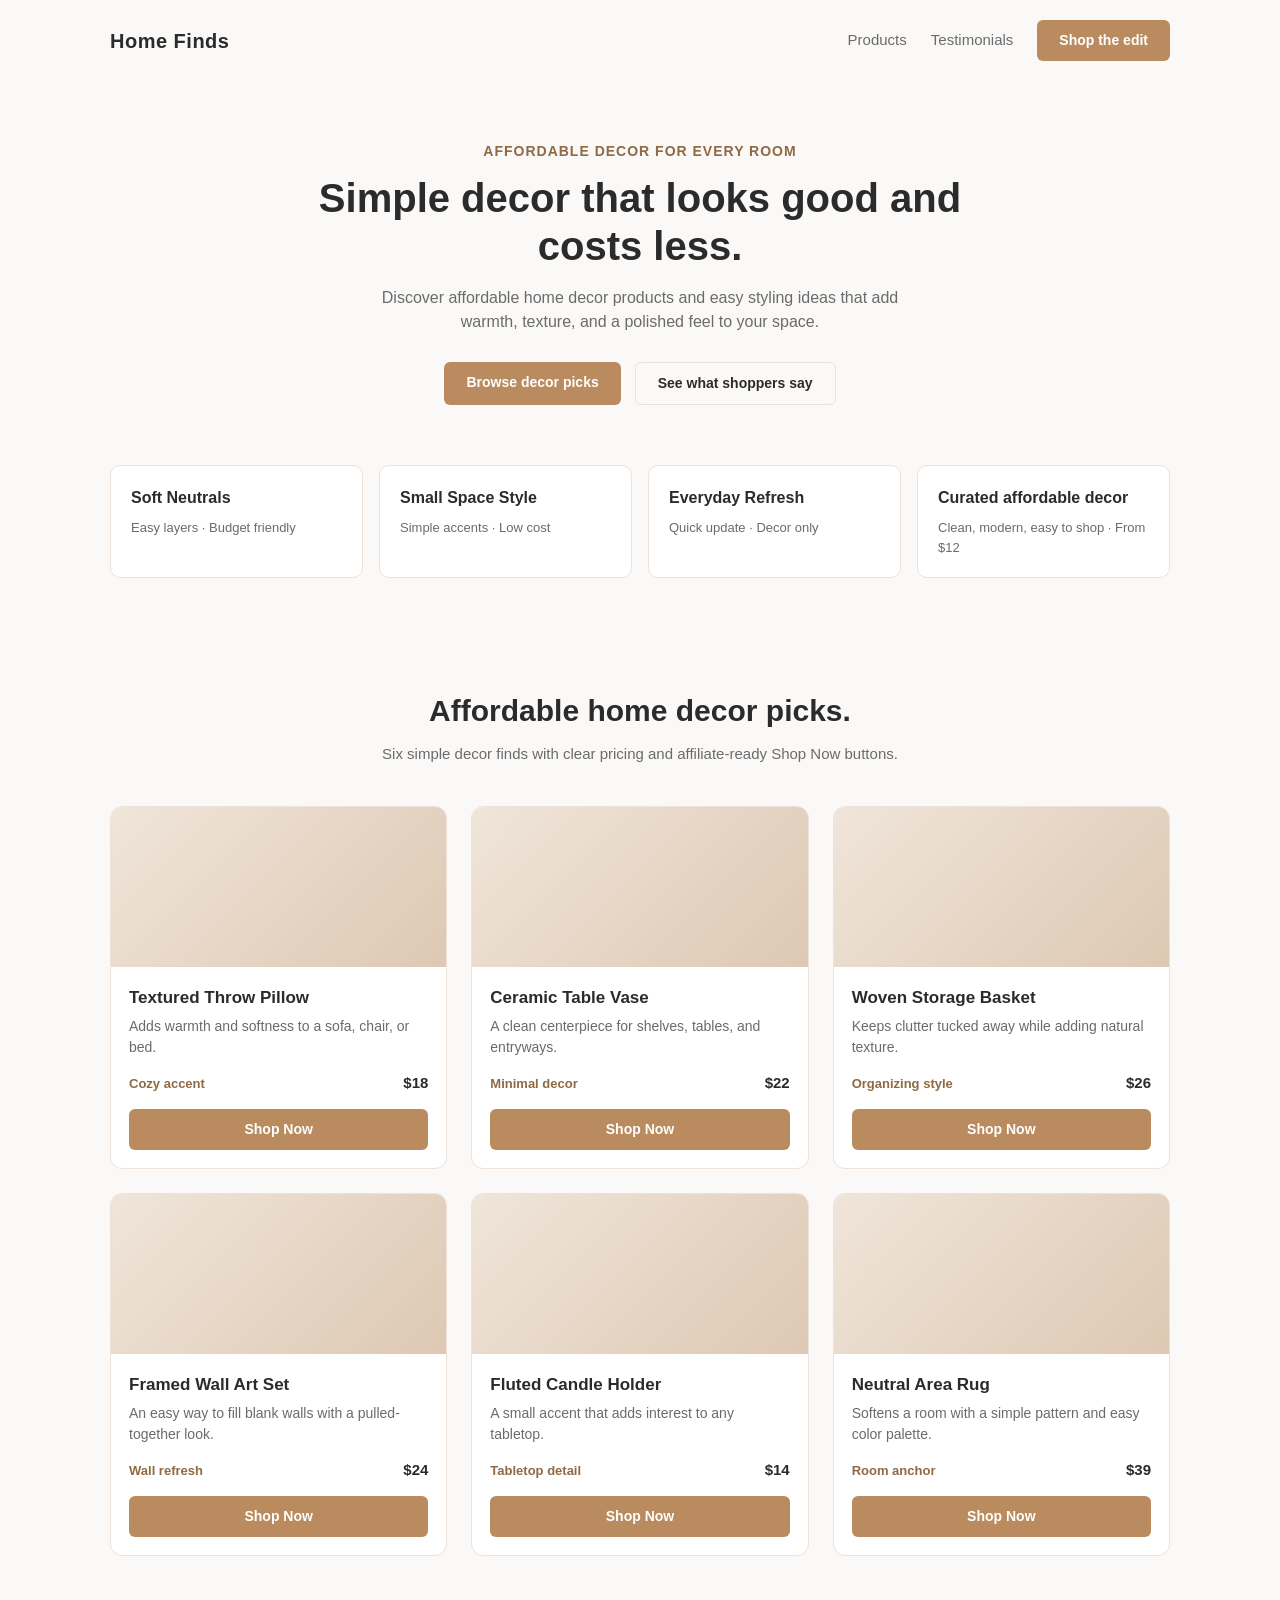
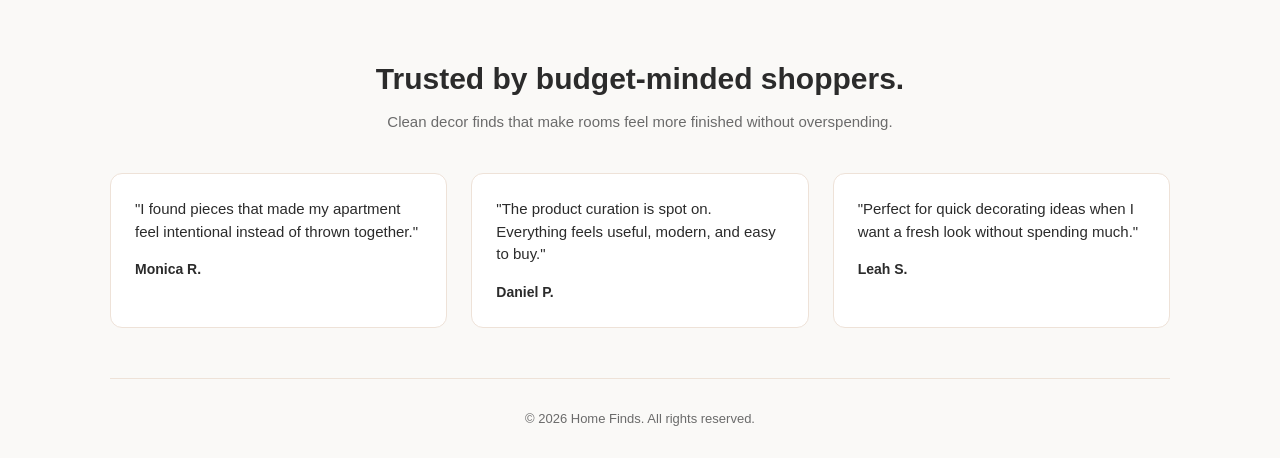
==== index.html @ 1b955a0e "Add files via upload" ====
<!DOCTYPE html>
<html lang="en">
<head>
<meta charset="UTF-8">
<meta name="viewport" content="width=device-width, initial-scale=1">
<title>Home Finds | Affordable Home Decor Picks</title>
<meta name="description" content="Affordable home decor products, simple decorating ideas, and stylish finds for a comfortable home.">
<style>
  :root {
    --bg: #faf9f7;
    --card-bg: #ffffff;
    --text-dark: #2b2b2b;
    --text-muted: #6b6b6b;
    --accent: #b98b5e;
    --accent-dark: #8f6a44;
    --border: #eee2d8;
  }
  * { box-sizing: border-box; margin: 0; padding: 0; }
  body {
    font-family: -apple-system, BlinkMacSystemFont, "Segoe UI", Roboto, Helvetica, Arial, sans-serif;
    background: var(--bg);
    color: var(--text-dark);
    line-height: 1.5;
  }
  a { text-decoration: none; color: inherit; }
  .container { max-width: 1100px; margin: 0 auto; padding: 0 20px; }

  header {
    display: flex;
    justify-content: space-between;
    align-items: center;
    padding: 20px 0;
  }
  header nav { display: flex; gap: 24px; align-items: center; }
  header nav a { color: var(--text-muted); font-size: 15px; }
  .logo { font-weight: 700; font-size: 20px; letter-spacing: 0.5px; }
  .btn {
    display: inline-block;
    background: var(--accent);
    color: #fff !important;
    padding: 10px 22px;
    border-radius: 6px;
    font-weight: 600;
    font-size: 14px;
    transition: background 0.2s ease;
  }
  .btn:hover { background: var(--accent-dark); }

  .hero {
    text-align: center;
    padding: 60px 0 40px;
  }
  .hero .eyebrow {
    color: var(--accent-dark);
    font-weight: 600;
    font-size: 14px;
    text-transform: uppercase;
    letter-spacing: 1px;
    margin-bottom: 12px;
  }
  .hero h1 {
    font-size: 40px;
    max-width: 700px;
    margin: 0 auto 16px;
    line-height: 1.2;
  }
  .hero p {
    max-width: 560px;
    margin: 0 auto 28px;
    color: var(--text-muted);
    font-size: 16px;
  }
  .hero .actions { display: flex; gap: 14px; justify-content: center; flex-wrap: wrap; }
  .btn-outline {
    display: inline-block;
    padding: 10px 22px;
    border-radius: 6px;
    font-weight: 600;
    font-size: 14px;
    border: 1px solid var(--border);
    color: var(--text-dark) !important;
  }

  .highlights {
    display: grid;
    grid-template-columns: repeat(4, 1fr);
    gap: 16px;
    padding: 20px 0 60px;
  }
  .highlight-card {
    background: var(--card-bg);
    border: 1px solid var(--border);
    border-radius: 10px;
    padding: 20px;
  }
  .highlight-card h3 { font-size: 16px; margin-bottom: 8px; }
  .highlight-card .tags { color: var(--text-muted); font-size: 13px; }

  section { padding: 50px 0; }
  .section-header { text-align: center; max-width: 560px; margin: 0 auto 40px; }
  .section-header h2 { font-size: 30px; margin-bottom: 10px; }
  .section-header p { color: var(--text-muted); font-size: 15px; }

  .products-grid {
    display: grid;
    grid-template-columns: repeat(3, 1fr);
    gap: 24px;
  }
  .product-card {
    background: var(--card-bg);
    border: 1px solid var(--border);
    border-radius: 12px;
    overflow: hidden;
    display: flex;
    flex-direction: column;
  }
  .product-image {
    height: 160px;
    background: linear-gradient(135deg, #f0e5da, #ddc8b3);
  }
  .product-body { padding: 18px; display: flex; flex-direction: column; flex: 1; }
  .product-body h3 { font-size: 17px; margin-bottom: 6px; }
  .product-body p.desc { color: var(--text-muted); font-size: 14px; margin-bottom: 14px; flex: 1; }
  .product-meta {
    display: flex;
    justify-content: space-between;
    align-items: center;
    margin-bottom: 14px;
    font-size: 13px;
  }
  .product-meta .tag { color: var(--accent-dark); font-weight: 600; }
  .product-meta .price { font-weight: 700; font-size: 15px; }
  .shop-btn {
    display: block;
    text-align: center;
    background: var(--accent);
    color: #fff !important;
    padding: 10px;
    border-radius: 6px;
    font-weight: 600;
    font-size: 14px;
  }
  .shop-btn:hover { background: var(--accent-dark); }

  .testimonials-grid {
    display: grid;
    grid-template-columns: repeat(3, 1fr);
    gap: 24px;
  }
  .testimonial-card {
    background: var(--card-bg);
    border: 1px solid var(--border);
    border-radius: 12px;
    padding: 24px;
  }
  .testimonial-card p.quote { font-size: 15px; margin-bottom: 16px; color: var(--text-dark); }
  .testimonial-card .name { font-weight: 700; font-size: 14px; }

  footer {
    text-align: center;
    padding: 30px 0;
    color: var(--text-muted);
    font-size: 13px;
    border-top: 1px solid var(--border);
  }

  @media (max-width: 900px) {
    .highlights { grid-template-columns: repeat(2, 1fr); }
    .products-grid { grid-template-columns: repeat(2, 1fr); }
    .testimonials-grid { grid-template-columns: 1fr; }
  }
  @media (max-width: 600px) {
    header nav { display: none; }
    .hero h1 { font-size: 28px; }
    .highlights { grid-template-columns: 1fr; }
    .products-grid { grid-template-columns: 1fr; }
  }
</style>
</head>
<body>

<div class="container">
  <header>
    <div class="logo">Home Finds</div>
    <nav>
      <a href="#products">Products</a>
      <a href="#testimonials">Testimonials</a>
      <a href="#products" class="btn">Shop the edit</a>
    </nav>
  </header>

  <section class="hero">
    <div class="eyebrow">Affordable decor for every room</div>
    <h1>Simple decor that looks good and costs less.</h1>
    <p>Discover affordable home decor products and easy styling ideas that add warmth, texture, and a polished feel to your space.</p>
    <div class="actions">
      <a href="#products" class="btn">Browse decor picks</a>
      <a href="#testimonials" class="btn-outline">See what shoppers say</a>
    </div>
  </section>

  <div class="highlights">
    <div class="highlight-card">
      <h3>Soft Neutrals</h3>
      <div class="tags">Easy layers · Budget friendly</div>
    </div>
    <div class="highlight-card">
      <h3>Small Space Style</h3>
      <div class="tags">Simple accents · Low cost</div>
    </div>
    <div class="highlight-card">
      <h3>Everyday Refresh</h3>
      <div class="tags">Quick update · Decor only</div>
    </div>
    <div class="highlight-card">
      <h3>Curated affordable decor</h3>
      <div class="tags">Clean, modern, easy to shop · From $12</div>
    </div>
  </div>

  <section id="products">
    <div class="section-header">
      <h2>Affordable home decor picks.</h2>
      <p>Six simple decor finds with clear pricing and affiliate-ready Shop Now buttons.</p>
    </div>
    <div class="products-grid">

      <div class="product-card">
        <div class="product-image"></div>
        <div class="product-body">
          <h3>Textured Throw Pillow</h3>
          <p class="desc">Adds warmth and softness to a sofa, chair, or bed.</p>
          <div class="product-meta">
            <span class="tag">Cozy accent</span>
            <span class="price">$18</span>
          </div>
          <a href="#" class="shop-btn" data-affiliate-link="">Shop Now</a>
        </div>
      </div>

      <div class="product-card">
        <div class="product-image"></div>
        <div class="product-body">
          <h3>Ceramic Table Vase</h3>
          <p class="desc">A clean centerpiece for shelves, tables, and entryways.</p>
          <div class="product-meta">
            <span class="tag">Minimal decor</span>
            <span class="price">$22</span>
          </div>
          <a href="#" class="shop-btn" data-affiliate-link="">Shop Now</a>
        </div>
      </div>

      <div class="product-card">
        <div class="product-image"></div>
        <div class="product-body">
          <h3>Woven Storage Basket</h3>
          <p class="desc">Keeps clutter tucked away while adding natural texture.</p>
          <div class="product-meta">
            <span class="tag">Organizing style</span>
            <span class="price">$26</span>
          </div>
          <a href="#" class="shop-btn" data-affiliate-link="">Shop Now</a>
        </div>
      </div>

      <div class="product-card">
        <div class="product-image"></div>
        <div class="product-body">
          <h3>Framed Wall Art Set</h3>
          <p class="desc">An easy way to fill blank walls with a pulled-together look.</p>
          <div class="product-meta">
            <span class="tag">Wall refresh</span>
            <span class="price">$24</span>
          </div>
          <a href="#" class="shop-btn" data-affiliate-link="">Shop Now</a>
        </div>
      </div>

      <div class="product-card">
        <div class="product-image"></div>
        <div class="product-body">
          <h3>Fluted Candle Holder</h3>
          <p class="desc">A small accent that adds interest to any tabletop.</p>
          <div class="product-meta">
            <span class="tag">Tabletop detail</span>
            <span class="price">$14</span>
          </div>
          <a href="#" class="shop-btn" data-affiliate-link="">Shop Now</a>
        </div>
      </div>

      <div class="product-card">
        <div class="product-image"></div>
        <div class="product-body">
          <h3>Neutral Area Rug</h3>
          <p class="desc">Softens a room with a simple pattern and easy color palette.</p>
          <div class="product-meta">
            <span class="tag">Room anchor</span>
            <span class="price">$39</span>
          </div>
          <a href="#" class="shop-btn" data-affiliate-link="">Shop Now</a>
        </div>
      </div>

    </div>
  </section>

  <section id="testimonials">
    <div class="section-header">
      <h2>Trusted by budget-minded shoppers.</h2>
      <p>Clean decor finds that make rooms feel more finished without overspending.</p>
    </div>
    <div class="testimonials-grid">
      <div class="testimonial-card">
        <p class="quote">"I found pieces that made my apartment feel intentional instead of thrown together."</p>
        <div class="name">Monica R.</div>
      </div>
      <div class="testimonial-card">
        <p class="quote">"The product curation is spot on. Everything feels useful, modern, and easy to buy."</p>
        <div class="name">Daniel P.</div>
      </div>
      <div class="testimonial-card">
        <p class="quote">"Perfect for quick decorating ideas when I want a fresh look without spending much."</p>
        <div class="name">Leah S.</div>
      </div>
    </div>
  </section>

  <footer>
    &copy; 2026 Home Finds. All rights reserved.
  </footer>
</div>

</body>
</html>
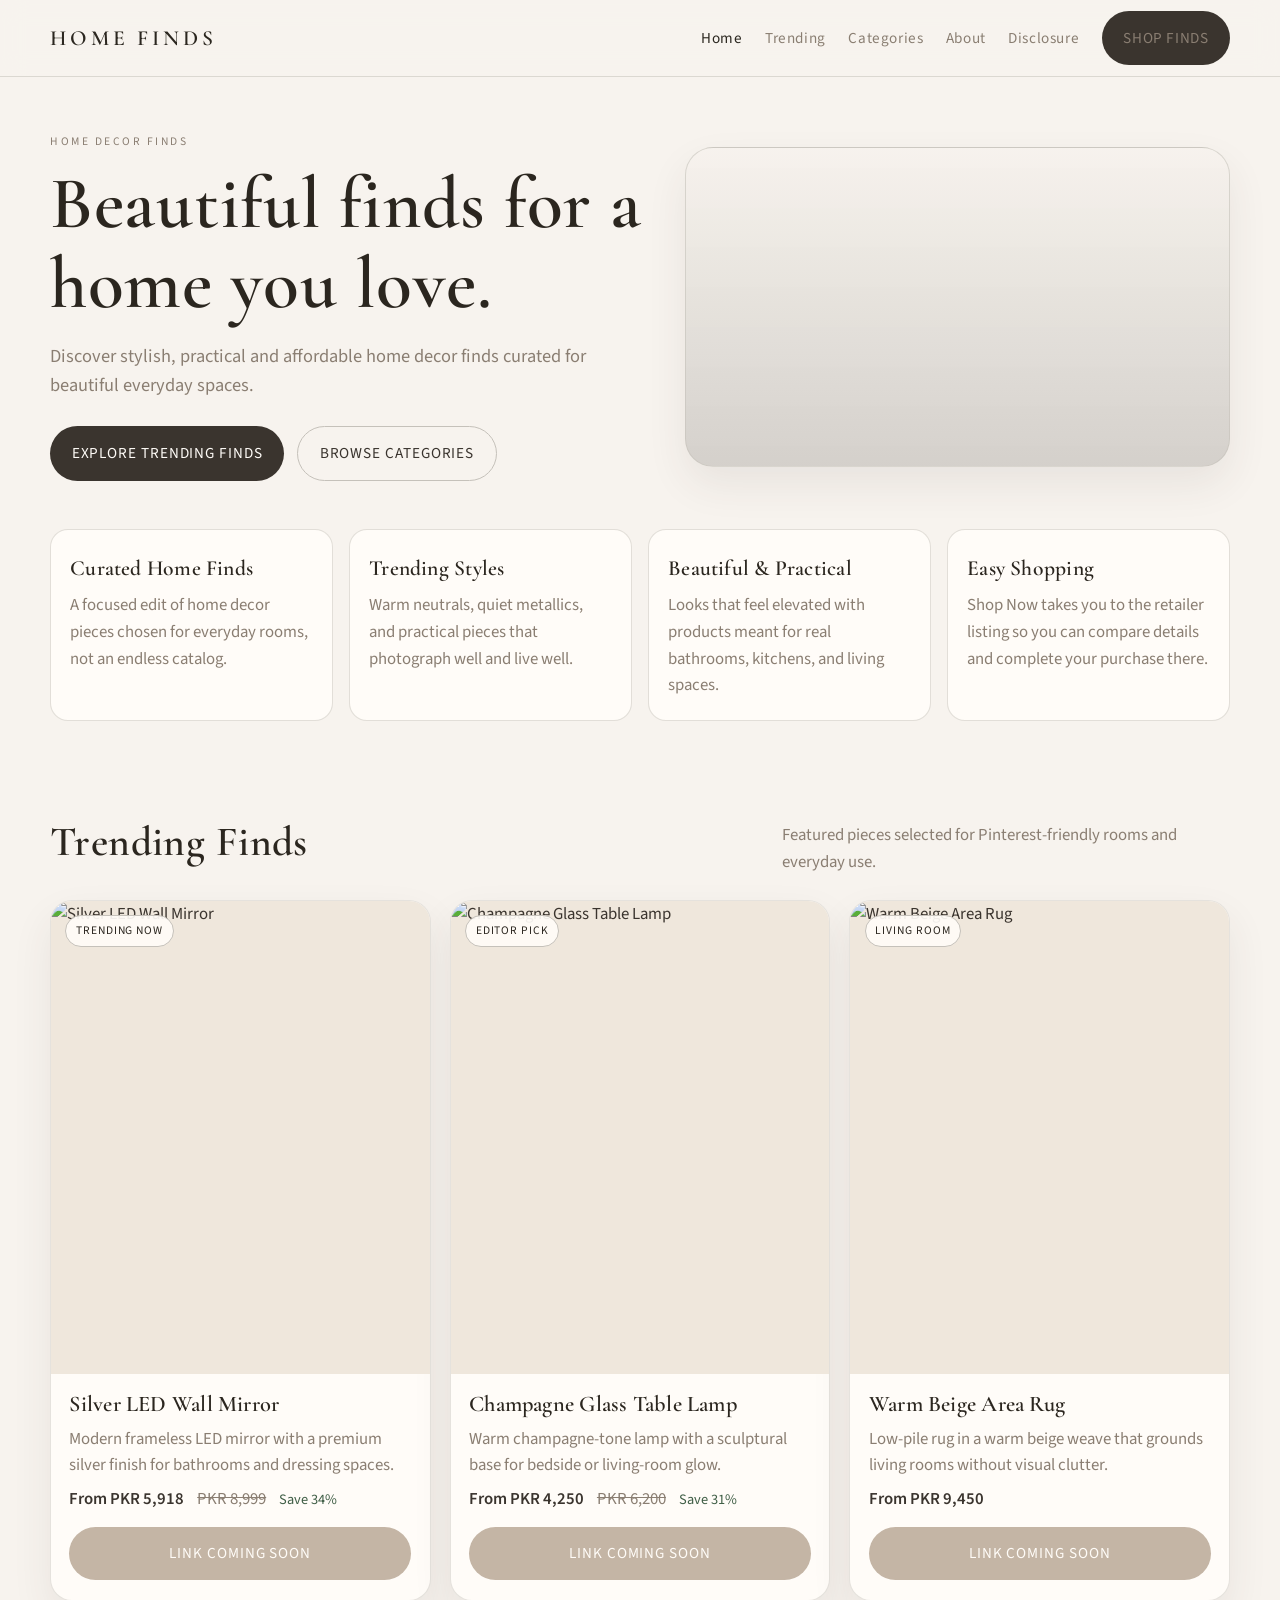
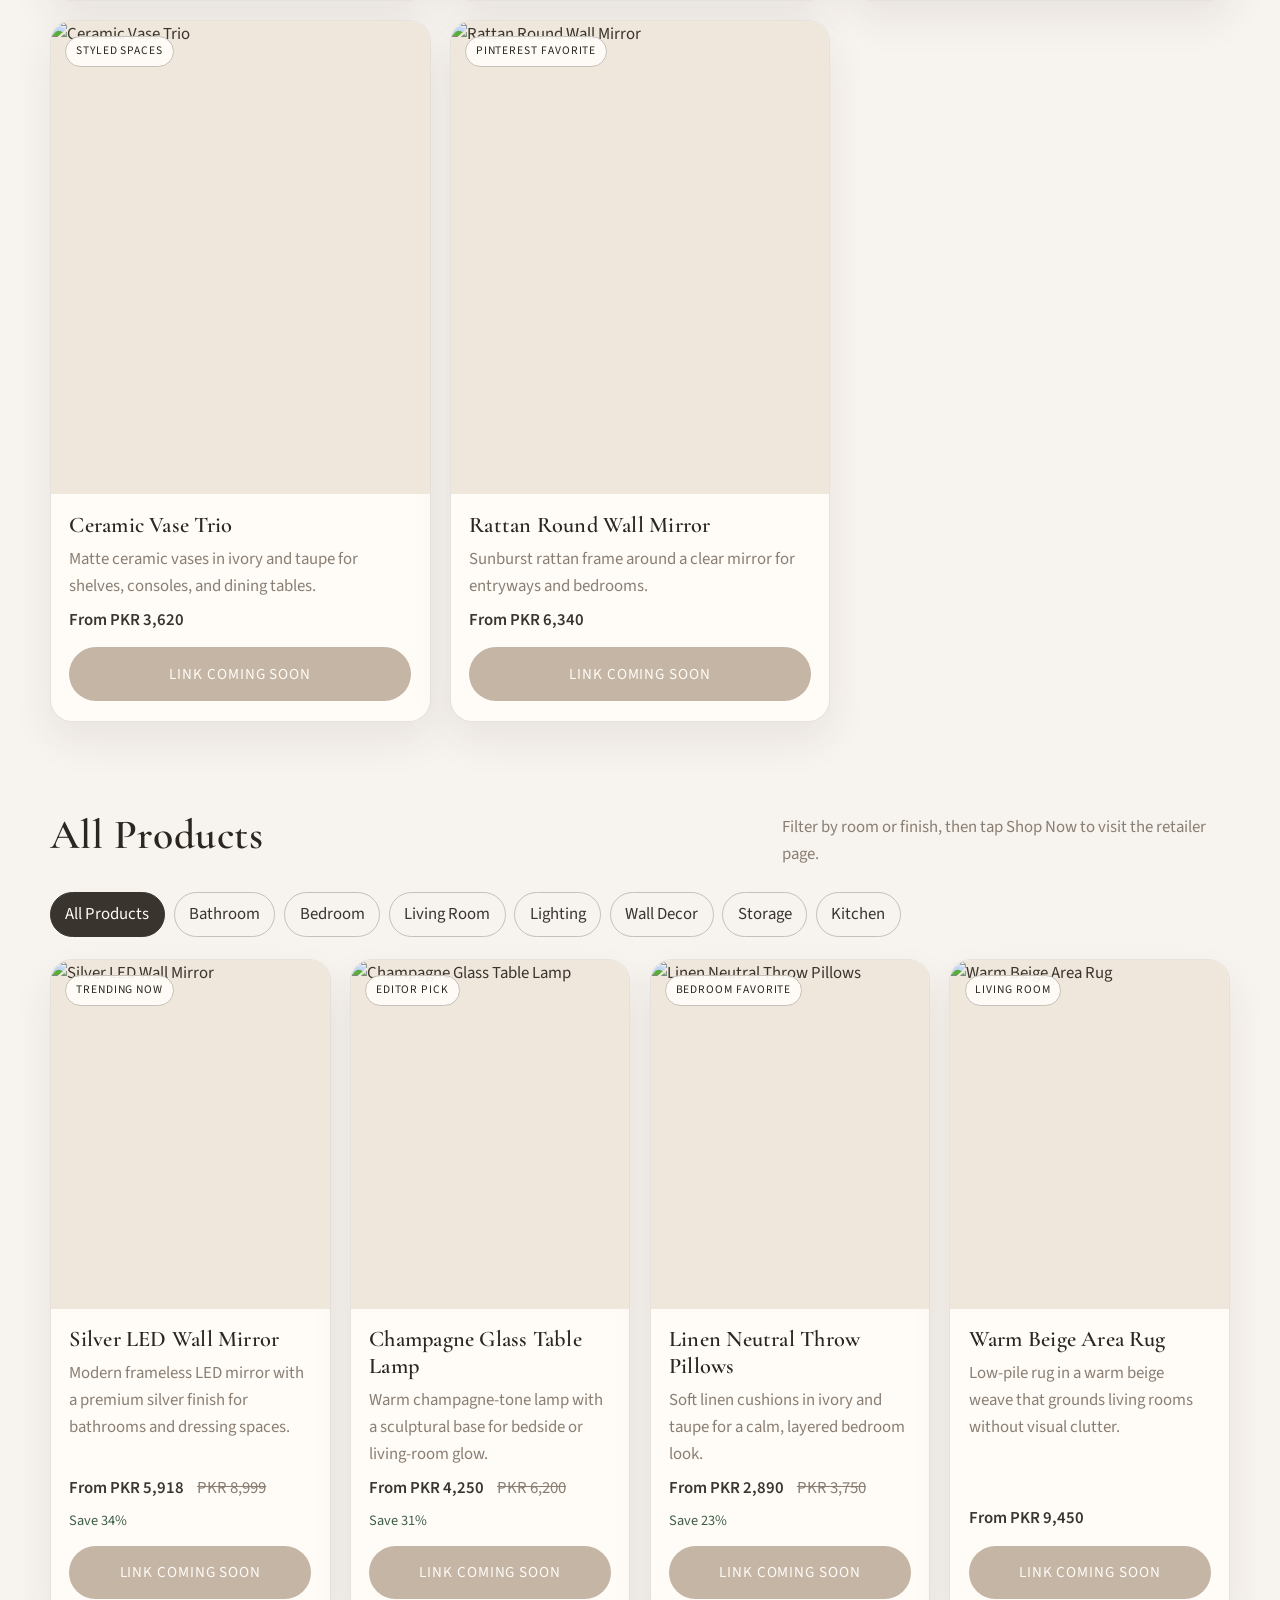
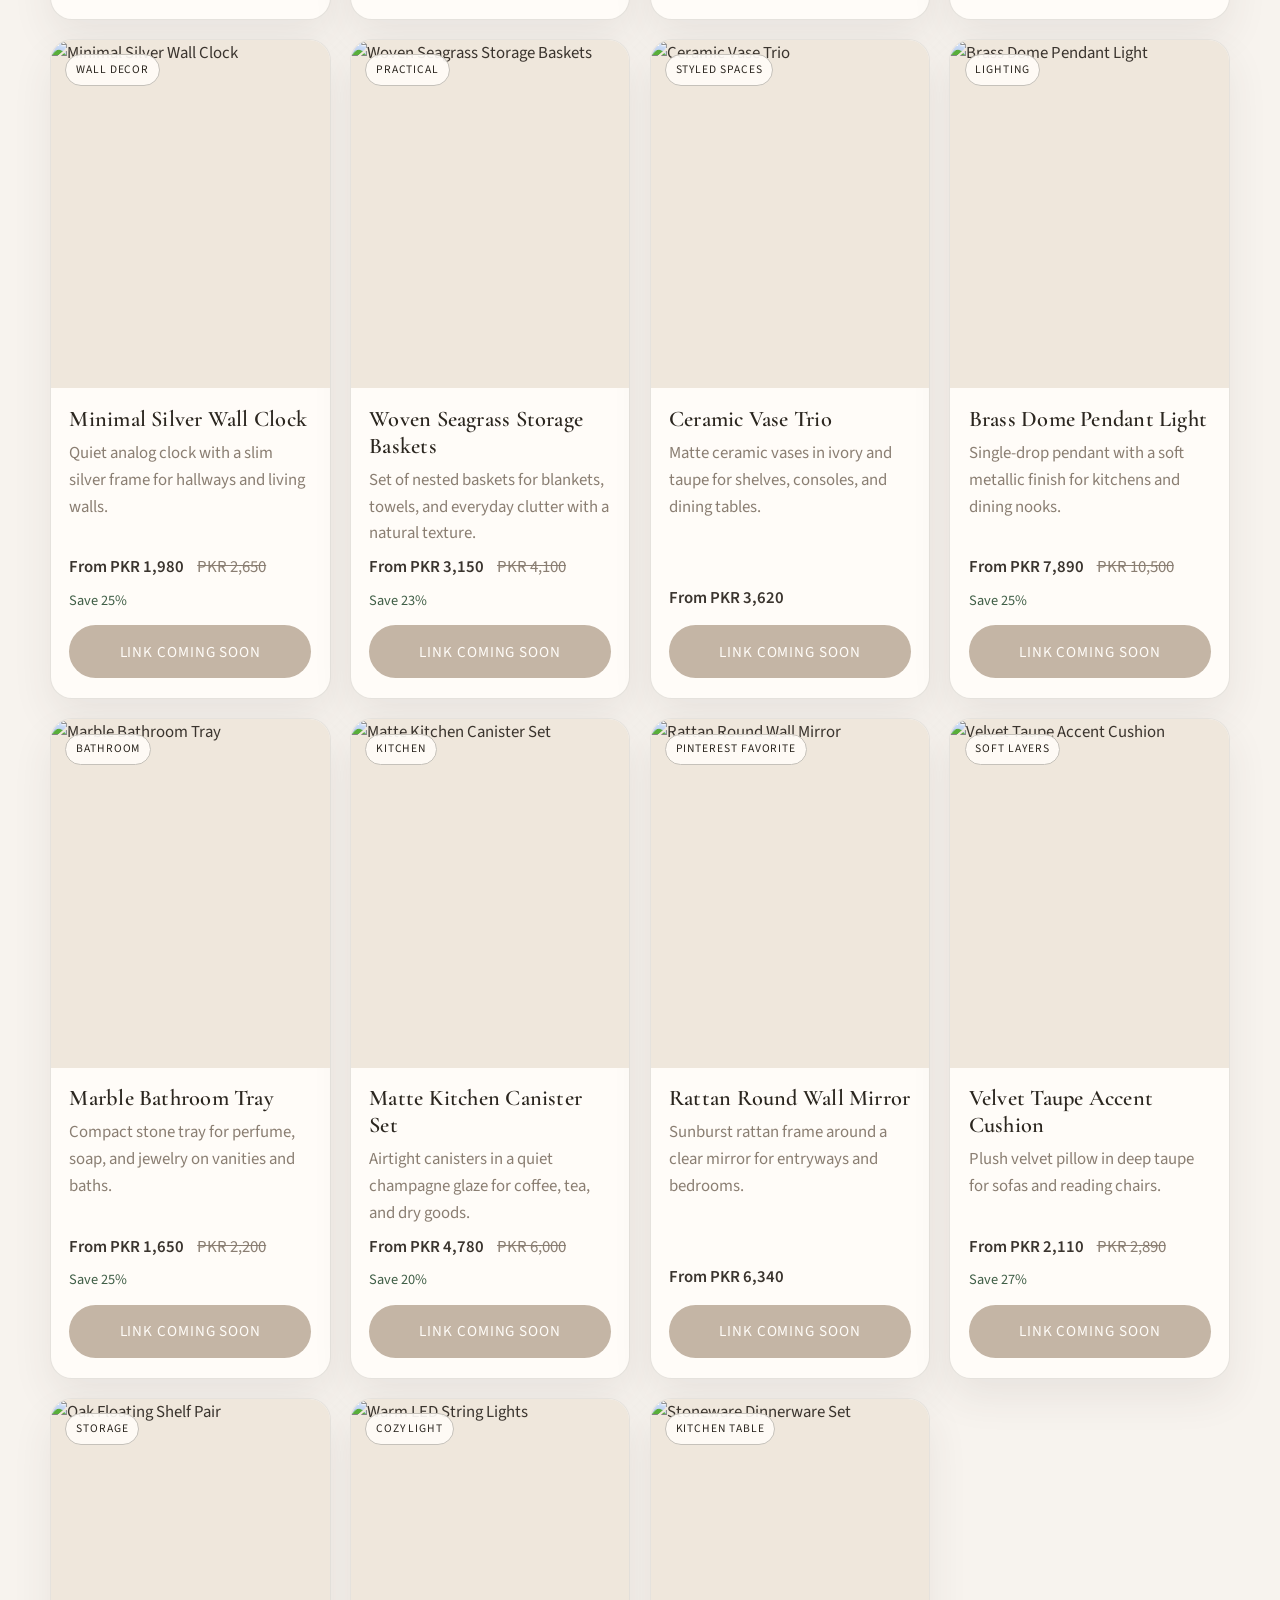
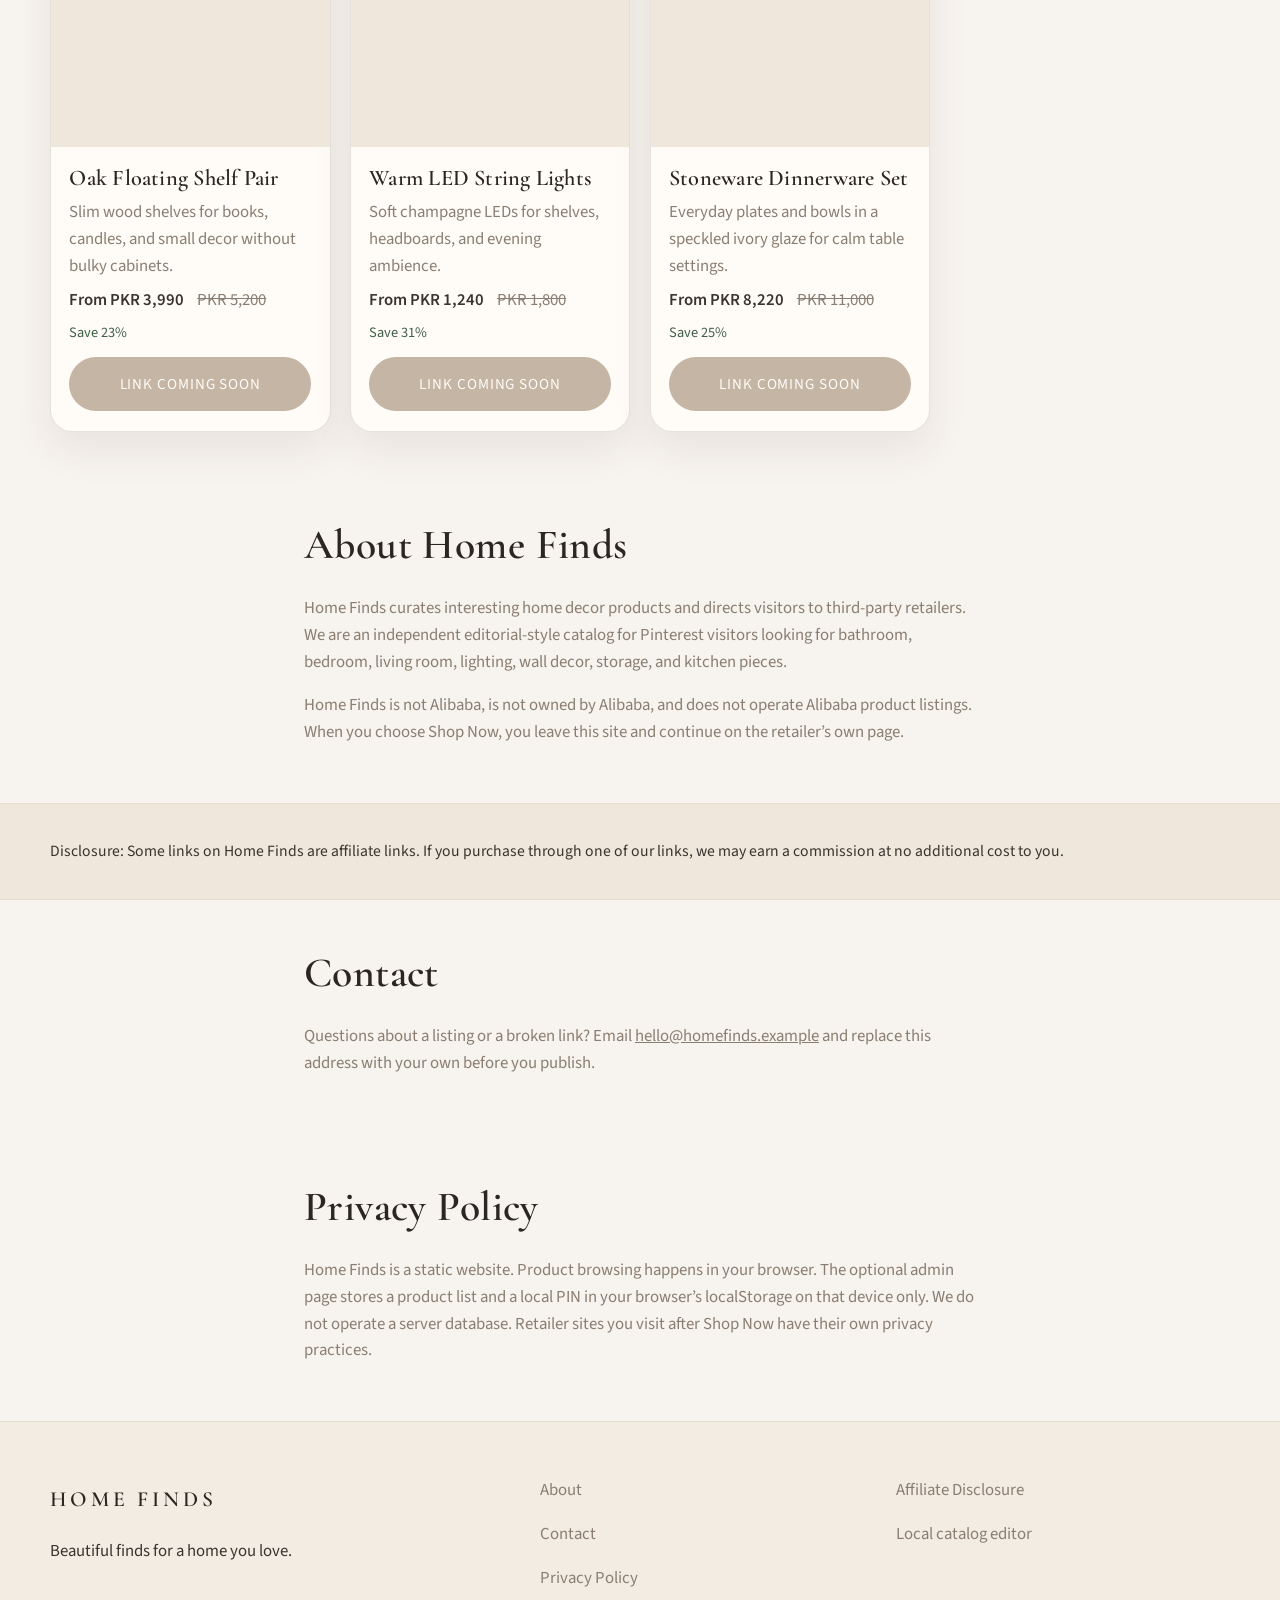
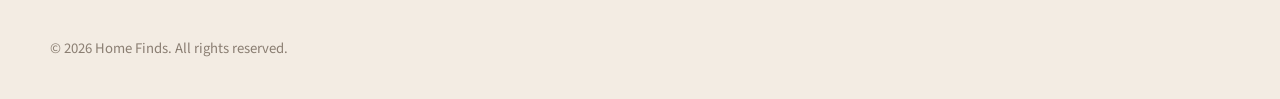
==== commit 72583aa4: "Add files via upload" ====
--- a/index.html
+++ b/index.html
@@ -1,336 +1,200 @@
 <!DOCTYPE html>
 <html lang="en">
-<head>
-<meta charset="UTF-8">
-<meta name="viewport" content="width=device-width, initial-scale=1">
-<title>Home Finds | Affordable Home Decor Picks</title>
-<meta name="description" content="Affordable home decor products, simple decorating ideas, and stylish finds for a comfortable home.">
-<style>
-  :root {
-    --bg: #faf9f7;
-    --card-bg: #ffffff;
-    --text-dark: #2b2b2b;
-    --text-muted: #6b6b6b;
-    --accent: #b98b5e;
-    --accent-dark: #8f6a44;
-    --border: #eee2d8;
-  }
-  * { box-sizing: border-box; margin: 0; padding: 0; }
-  body {
-    font-family: -apple-system, BlinkMacSystemFont, "Segoe UI", Roboto, Helvetica, Arial, sans-serif;
-    background: var(--bg);
-    color: var(--text-dark);
-    line-height: 1.5;
-  }
-  a { text-decoration: none; color: inherit; }
-  .container { max-width: 1100px; margin: 0 auto; padding: 0 20px; }
-
-  header {
-    display: flex;
-    justify-content: space-between;
-    align-items: center;
-    padding: 20px 0;
-  }
-  header nav { display: flex; gap: 24px; align-items: center; }
-  header nav a { color: var(--text-muted); font-size: 15px; }
-  .logo { font-weight: 700; font-size: 20px; letter-spacing: 0.5px; }
-  .btn {
-    display: inline-block;
-    background: var(--accent);
-    color: #fff !important;
-    padding: 10px 22px;
-    border-radius: 6px;
-    font-weight: 600;
-    font-size: 14px;
-    transition: background 0.2s ease;
-  }
-  .btn:hover { background: var(--accent-dark); }
-
-  .hero {
-    text-align: center;
-    padding: 60px 0 40px;
-  }
-  .hero .eyebrow {
-    color: var(--accent-dark);
-    font-weight: 600;
-    font-size: 14px;
-    text-transform: uppercase;
-    letter-spacing: 1px;
-    margin-bottom: 12px;
-  }
-  .hero h1 {
-    font-size: 40px;
-    max-width: 700px;
-    margin: 0 auto 16px;
-    line-height: 1.2;
-  }
-  .hero p {
-    max-width: 560px;
-    margin: 0 auto 28px;
-    color: var(--text-muted);
-    font-size: 16px;
-  }
-  .hero .actions { display: flex; gap: 14px; justify-content: center; flex-wrap: wrap; }
-  .btn-outline {
-    display: inline-block;
-    padding: 10px 22px;
-    border-radius: 6px;
-    font-weight: 600;
-    font-size: 14px;
-    border: 1px solid var(--border);
-    color: var(--text-dark) !important;
-  }
-
-  .highlights {
-    display: grid;
-    grid-template-columns: repeat(4, 1fr);
-    gap: 16px;
-    padding: 20px 0 60px;
-  }
-  .highlight-card {
-    background: var(--card-bg);
-    border: 1px solid var(--border);
-    border-radius: 10px;
-    padding: 20px;
-  }
-  .highlight-card h3 { font-size: 16px; margin-bottom: 8px; }
-  .highlight-card .tags { color: var(--text-muted); font-size: 13px; }
-
-  section { padding: 50px 0; }
-  .section-header { text-align: center; max-width: 560px; margin: 0 auto 40px; }
-  .section-header h2 { font-size: 30px; margin-bottom: 10px; }
-  .section-header p { color: var(--text-muted); font-size: 15px; }
-
-  .products-grid {
-    display: grid;
-    grid-template-columns: repeat(3, 1fr);
-    gap: 24px;
-  }
-  .product-card {
-    background: var(--card-bg);
-    border: 1px solid var(--border);
-    border-radius: 12px;
-    overflow: hidden;
-    display: flex;
-    flex-direction: column;
-  }
-  .product-image {
-    height: 160px;
-    background: linear-gradient(135deg, #f0e5da, #ddc8b3);
-  }
-  .product-body { padding: 18px; display: flex; flex-direction: column; flex: 1; }
-  .product-body h3 { font-size: 17px; margin-bottom: 6px; }
-  .product-body p.desc { color: var(--text-muted); font-size: 14px; margin-bottom: 14px; flex: 1; }
-  .product-meta {
-    display: flex;
-    justify-content: space-between;
-    align-items: center;
-    margin-bottom: 14px;
-    font-size: 13px;
-  }
-  .product-meta .tag { color: var(--accent-dark); font-weight: 600; }
-  .product-meta .price { font-weight: 700; font-size: 15px; }
-  .shop-btn {
-    display: block;
-    text-align: center;
-    background: var(--accent);
-    color: #fff !important;
-    padding: 10px;
-    border-radius: 6px;
-    font-weight: 600;
-    font-size: 14px;
-  }
-  .shop-btn:hover { background: var(--accent-dark); }
-
-  .testimonials-grid {
-    display: grid;
-    grid-template-columns: repeat(3, 1fr);
-    gap: 24px;
-  }
-  .testimonial-card {
-    background: var(--card-bg);
-    border: 1px solid var(--border);
-    border-radius: 12px;
-    padding: 24px;
-  }
-  .testimonial-card p.quote { font-size: 15px; margin-bottom: 16px; color: var(--text-dark); }
-  .testimonial-card .name { font-weight: 700; font-size: 14px; }
-
-  footer {
-    text-align: center;
-    padding: 30px 0;
-    color: var(--text-muted);
-    font-size: 13px;
-    border-top: 1px solid var(--border);
-  }
-
-  @media (max-width: 900px) {
-    .highlights { grid-template-columns: repeat(2, 1fr); }
-    .products-grid { grid-template-columns: repeat(2, 1fr); }
-    .testimonials-grid { grid-template-columns: 1fr; }
-  }
-  @media (max-width: 600px) {
-    header nav { display: none; }
-    .hero h1 { font-size: 28px; }
-    .highlights { grid-template-columns: 1fr; }
-    .products-grid { grid-template-columns: 1fr; }
-  }
-</style>
-</head>
-<body>
-
-<div class="container">
-  <header>
-    <div class="logo">Home Finds</div>
-    <nav>
-      <a href="#products">Products</a>
-      <a href="#testimonials">Testimonials</a>
-      <a href="#products" class="btn">Shop the edit</a>
-    </nav>
-  </header>
-
-  <section class="hero">
-    <div class="eyebrow">Affordable decor for every room</div>
-    <h1>Simple decor that looks good and costs less.</h1>
-    <p>Discover affordable home decor products and easy styling ideas that add warmth, texture, and a polished feel to your space.</p>
-    <div class="actions">
-      <a href="#products" class="btn">Browse decor picks</a>
-      <a href="#testimonials" class="btn-outline">See what shoppers say</a>
-    </div>
-  </section>
-
-  <div class="highlights">
-    <div class="highlight-card">
-      <h3>Soft Neutrals</h3>
-      <div class="tags">Easy layers · Budget friendly</div>
-    </div>
-    <div class="highlight-card">
-      <h3>Small Space Style</h3>
-      <div class="tags">Simple accents · Low cost</div>
-    </div>
-    <div class="highlight-card">
-      <h3>Everyday Refresh</h3>
-      <div class="tags">Quick update · Decor only</div>
-    </div>
-    <div class="highlight-card">
-      <h3>Curated affordable decor</h3>
-      <div class="tags">Clean, modern, easy to shop · From $12</div>
-    </div>
-  </div>
-
-  <section id="products">
-    <div class="section-header">
-      <h2>Affordable home decor picks.</h2>
-      <p>Six simple decor finds with clear pricing and affiliate-ready Shop Now buttons.</p>
-    </div>
-    <div class="products-grid">
-
-      <div class="product-card">
-        <div class="product-image"></div>
-        <div class="product-body">
-          <h3>Textured Throw Pillow</h3>
-          <p class="desc">Adds warmth and softness to a sofa, chair, or bed.</p>
-          <div class="product-meta">
-            <span class="tag">Cozy accent</span>
-            <span class="price">$18</span>
-          </div>
-          <a href="#" class="shop-btn" data-affiliate-link="">Shop Now</a>
-        </div>
+  <head>
+    <meta charset="utf-8" />
+    <meta name="viewport" content="width=device-width, initial-scale=1" />
+    <title>Home Finds | Trending Home Decor Products</title>
+    <meta
+      name="description"
+      content="Discover trending home decor products, stylish home finds, lighting, mirrors, bathroom decor and more at Home Finds."
+    />
+    <link rel="canonical" href="https://YOUR-USERNAME.github.io/home-finds/" />
+    <meta property="og:type" content="website" />
+    <meta property="og:site_name" content="Home Finds" />
+    <meta property="og:title" content="Home Finds | Trending Home Decor Products" />
+    <meta
+      property="og:description"
+      content="Discover trending home decor products, stylish home finds, lighting, mirrors, bathroom decor and more at Home Finds."
+    />
+    <meta property="og:url" content="https://YOUR-USERNAME.github.io/home-finds/" />
+    <meta property="og:image" content="assets/images/placeholder.svg" />
+    <meta name="twitter:card" content="summary_large_image" />
+    <meta name="twitter:title" content="Home Finds | Trending Home Decor Products" />
+    <meta
+      name="twitter:description"
+      content="Discover trending home decor products, stylish home finds, lighting, mirrors, bathroom decor and more at Home Finds."
+    />
+    <meta name="twitter:image" content="assets/images/placeholder.svg" />
+    <link rel="icon" href="assets/images/placeholder.svg" type="image/svg+xml" />
+    <link rel="preconnect" href="https://fonts.googleapis.com" />
+    <link rel="preconnect" href="https://fonts.gstatic.com" crossorigin />
+    <link
+      href="https://fonts.googleapis.com/css2?family=Cormorant+Garamond:wght@500;600;700&family=Source+Sans+3:wght@400;500;600&display=swap"
+      rel="stylesheet"
+    />
+    <link rel="stylesheet" href="style.css" />
+  </head>
+  <body>
+    <a class="skip-link" href="#main">Skip to content</a>
+    <header class="site-header">
+      <div class="header-inner">
+        <a class="logo" href="index.html">HOME FINDS</a>
+        <button class="nav-toggle" type="button" aria-expanded="false" aria-controls="site-nav" aria-label="Open menu">
+          <span></span>
+        </button>
+        <nav id="site-nav" class="site-nav" aria-label="Primary">
+          <a href="#home">Home</a>
+          <a href="#trending">Trending</a>
+          <a href="#categories">Categories</a>
+          <a href="#about">About</a>
+          <a href="#disclosure">Disclosure</a>
+          <a class="btn" href="#categories">Shop Finds</a>
+        </nav>
       </div>
-
-      <div class="product-card">
-        <div class="product-image"></div>
-        <div class="product-body">
-          <h3>Ceramic Table Vase</h3>
-          <p class="desc">A clean centerpiece for shelves, tables, and entryways.</p>
-          <div class="product-meta">
-            <span class="tag">Minimal decor</span>
-            <span class="price">$22</span>
-          </div>
-          <a href="#" class="shop-btn" data-affiliate-link="">Shop Now</a>
-        </div>
+    </header>
+
+    <main id="main">
+      <section class="section pin-landing" id="pin-landing" hidden>
+        <div class="section-inner" id="pin-landing-inner"></div>
+      </section>
+
+      <section class="hero" id="home">
+        <div class="section-inner hero-grid">
+          <div>
+            <p class="eyebrow">Home decor finds</p>
+            <h1>Beautiful finds for a home you love.</h1>
+            <p class="lede">
+              Discover stylish, practical and affordable home decor finds curated for beautiful everyday spaces.
+            </p>
+            <div class="hero-actions">
+              <a class="btn" href="#trending">Explore Trending Finds</a>
+              <a class="btn btn-ghost" href="#categories">Browse Categories</a>
+            </div>
+          </div>
+          <div class="hero-panel" role="img" aria-label="Warm, modern living room styled with home decor"></div>
+        </div>
+      </section>
+
+      <section class="benefits" aria-label="Why Home Finds">
+        <div class="section-inner benefit-grid">
+          <article class="benefit-card">
+            <h3>Curated Home Finds</h3>
+            <p>A focused edit of home decor pieces chosen for everyday rooms, not an endless catalog.</p>
+          </article>
+          <article class="benefit-card">
+            <h3>Trending Styles</h3>
+            <p>Warm neutrals, quiet metallics, and practical pieces that photograph well and live well.</p>
+          </article>
+          <article class="benefit-card">
+            <h3>Beautiful &amp; Practical</h3>
+            <p>Looks that feel elevated with products meant for real bathrooms, kitchens, and living spaces.</p>
+          </article>
+          <article class="benefit-card">
+            <h3>Easy Shopping</h3>
+            <p>Shop Now takes you to the retailer listing so you can compare details and complete your purchase there.</p>
+          </article>
+        </div>
+      </section>
+
+      <section class="section" id="trending">
+        <div class="section-inner">
+          <div class="section-head">
+            <h2>Trending Finds</h2>
+            <p class="section-note">Featured pieces selected for Pinterest-friendly rooms and everyday use.</p>
+          </div>
+          <div id="trending-grid" class="product-grid"></div>
+        </div>
+      </section>
+
+      <section class="section" id="categories">
+        <div class="section-inner">
+          <div class="section-head">
+            <h2 id="collection-label">All Products</h2>
+            <p class="section-note">Filter by room or finish, then tap Shop Now to visit the retailer page.</p>
+          </div>
+          <div class="filter-bar" role="group" aria-label="Product categories">
+            <button type="button" data-filter="all" aria-pressed="true">All Products</button>
+            <button type="button" data-filter="Bathroom" aria-pressed="false">Bathroom</button>
+            <button type="button" data-filter="Bedroom" aria-pressed="false">Bedroom</button>
+            <button type="button" data-filter="Living Room" aria-pressed="false">Living Room</button>
+            <button type="button" data-filter="Lighting" aria-pressed="false">Lighting</button>
+            <button type="button" data-filter="Wall Decor" aria-pressed="false">Wall Decor</button>
+            <button type="button" data-filter="Storage" aria-pressed="false">Storage</button>
+            <button type="button" data-filter="Kitchen" aria-pressed="false">Kitchen</button>
+          </div>
+          <div id="product-grid" class="product-grid"></div>
+        </div>
+      </section>
+
+      <section class="section" id="about">
+        <div class="section-inner prose">
+          <h2>About Home Finds</h2>
+          <p>
+            Home Finds curates interesting home decor products and directs visitors to third-party retailers. We are an
+            independent editorial-style catalog for Pinterest visitors looking for bathroom, bedroom, living room,
+            lighting, wall decor, storage, and kitchen pieces.
+          </p>
+          <p>
+            Home Finds is not Alibaba, is not owned by Alibaba, and does not operate Alibaba product listings. When you
+            choose Shop Now, you leave this site and continue on the retailer’s own page.
+          </p>
+        </div>
+      </section>
+
+      <aside class="disclosure-banner" id="disclosure">
+        <div class="section-inner">
+          <p>
+            Disclosure: Some links on Home Finds are affiliate links. If you purchase through one of our links, we may
+            earn a commission at no additional cost to you.
+          </p>
+        </div>
+      </aside>
+
+      <section class="section" id="contact">
+        <div class="section-inner prose">
+          <h2>Contact</h2>
+          <p>
+            Questions about a listing or a broken link? Email
+            <a href="mailto:hello@homefinds.example">hello@homefinds.example</a>
+            and replace this address with your own before you publish.
+          </p>
+        </div>
+      </section>
+
+      <section class="section" id="privacy">
+        <div class="section-inner prose">
+          <h2>Privacy Policy</h2>
+          <p>
+            Home Finds is a static website. Product browsing happens in your browser. The optional admin page stores a
+            product list and a local PIN in your browser’s localStorage on that device only. We do not operate a server
+            database. Retailer sites you visit after Shop Now have their own privacy practices.
+          </p>
+        </div>
+      </section>
+    </main>
+
+    <footer class="site-footer">
+      <div class="footer-inner">
+        <div class="footer-grid">
+          <div>
+            <p class="logo">HOME FINDS</p>
+            <p>Beautiful finds for a home you love.</p>
+          </div>
+          <div>
+            <p><a href="#about">About</a></p>
+            <p><a href="#contact">Contact</a></p>
+            <p><a href="#privacy">Privacy Policy</a></p>
+          </div>
+          <div>
+            <p><a href="#disclosure">Affiliate Disclosure</a></p>
+            <p><a href="admin.html">Local catalog editor</a></p>
+          </div>
+        </div>
+        <p class="copyright">&copy; <span id="year"></span> Home Finds. All rights reserved.</p>
       </div>
-
-      <div class="product-card">
-        <div class="product-image"></div>
-        <div class="product-body">
-          <h3>Woven Storage Basket</h3>
-          <p class="desc">Keeps clutter tucked away while adding natural texture.</p>
-          <div class="product-meta">
-            <span class="tag">Organizing style</span>
-            <span class="price">$26</span>
-          </div>
-          <a href="#" class="shop-btn" data-affiliate-link="">Shop Now</a>
-        </div>
-      </div>
-
-      <div class="product-card">
-        <div class="product-image"></div>
-        <div class="product-body">
-          <h3>Framed Wall Art Set</h3>
-          <p class="desc">An easy way to fill blank walls with a pulled-together look.</p>
-          <div class="product-meta">
-            <span class="tag">Wall refresh</span>
-            <span class="price">$24</span>
-          </div>
-          <a href="#" class="shop-btn" data-affiliate-link="">Shop Now</a>
-        </div>
-      </div>
-
-      <div class="product-card">
-        <div class="product-image"></div>
-        <div class="product-body">
-          <h3>Fluted Candle Holder</h3>
-          <p class="desc">A small accent that adds interest to any tabletop.</p>
-          <div class="product-meta">
-            <span class="tag">Tabletop detail</span>
-            <span class="price">$14</span>
-          </div>
-          <a href="#" class="shop-btn" data-affiliate-link="">Shop Now</a>
-        </div>
-      </div>
-
-      <div class="product-card">
-        <div class="product-image"></div>
-        <div class="product-body">
-          <h3>Neutral Area Rug</h3>
-          <p class="desc">Softens a room with a simple pattern and easy color palette.</p>
-          <div class="product-meta">
-            <span class="tag">Room anchor</span>
-            <span class="price">$39</span>
-          </div>
-          <a href="#" class="shop-btn" data-affiliate-link="">Shop Now</a>
-        </div>
-      </div>
-
-    </div>
-  </section>
-
-  <section id="testimonials">
-    <div class="section-header">
-      <h2>Trusted by budget-minded shoppers.</h2>
-      <p>Clean decor finds that make rooms feel more finished without overspending.</p>
-    </div>
-    <div class="testimonials-grid">
-      <div class="testimonial-card">
-        <p class="quote">"I found pieces that made my apartment feel intentional instead of thrown together."</p>
-        <div class="name">Monica R.</div>
-      </div>
-      <div class="testimonial-card">
-        <p class="quote">"The product curation is spot on. Everything feels useful, modern, and easy to buy."</p>
-        <div class="name">Daniel P.</div>
-      </div>
-      <div class="testimonial-card">
-        <p class="quote">"Perfect for quick decorating ideas when I want a fresh look without spending much."</p>
-        <div class="name">Leah S.</div>
-      </div>
-    </div>
-  </section>
-
-  <footer>
-    &copy; 2026 Home Finds. All rights reserved.
-  </footer>
-</div>
-
-</body>
+    </footer>
+
+    <script src="products.js"></script>
+    <script src="app.js"></script>
+  </body>
 </html>
--- a/style.css
+++ b/style.css
@@ -0,0 +1,733 @@
+:root {
+  --ivory: #f7f3ee;
+  --ivory-deep: #efe7dc;
+  --beige: #e8ded0;
+  --taupe: #c4b5a5;
+  --taupe-dark: #8a7e72;
+  --charcoal: #3a342e;
+  --ink: #2b261f;
+  --champagne: #e6d5b8;
+  --silver: #c5c1ba;
+  --white: #fffcf8;
+  --danger: #8a3b32;
+  --ok: #3f5e46;
+  --shadow: 0 18px 40px rgba(58, 52, 46, 0.08);
+  --radius: 18px;
+  --max: 1180px;
+  --header: 76px;
+  --serif: "Cormorant Garamond", Georgia, "Times New Roman", serif;
+  --sans: "Source Sans 3", "Segoe UI", Arial, sans-serif;
+}
+
+*,
+*::before,
+*::after {
+  box-sizing: border-box;
+}
+
+html {
+  scroll-behavior: smooth;
+}
+
+body {
+  margin: 0;
+  font-family: var(--sans);
+  color: var(--charcoal);
+  background: var(--ivory);
+  line-height: 1.6;
+  font-size: 1.05rem;
+}
+
+img {
+  max-width: 100%;
+  display: block;
+}
+
+a {
+  color: inherit;
+}
+
+h1,
+h2,
+h3,
+.logo {
+  font-family: var(--serif);
+  font-weight: 600;
+  letter-spacing: 0.01em;
+  color: var(--ink);
+}
+
+.skip-link {
+  position: absolute;
+  left: -999px;
+  top: 0;
+  background: var(--charcoal);
+  color: var(--white);
+  padding: 0.6rem 1rem;
+  z-index: 100;
+}
+
+.skip-link:focus {
+  left: 1rem;
+  top: 1rem;
+}
+
+.site-header {
+  position: sticky;
+  top: 0;
+  z-index: 40;
+  background: rgba(247, 243, 238, 0.92);
+  backdrop-filter: blur(12px);
+  border-bottom: 1px solid rgba(197, 193, 186, 0.55);
+}
+
+.header-inner,
+.section-inner,
+.footer-inner {
+  width: min(var(--max), calc(100% - 2rem));
+  margin: 0 auto;
+}
+
+.header-inner {
+  min-height: var(--header);
+  display: flex;
+  align-items: center;
+  justify-content: space-between;
+  gap: 1rem;
+}
+
+.logo {
+  text-decoration: none;
+  font-size: 1.35rem;
+  letter-spacing: 0.18em;
+}
+
+.nav-toggle {
+  display: none;
+  width: 44px;
+  height: 44px;
+  border: 1px solid var(--silver);
+  background: var(--white);
+  border-radius: 10px;
+  cursor: pointer;
+}
+
+.nav-toggle span,
+.nav-toggle span::before,
+.nav-toggle span::after {
+  display: block;
+  width: 18px;
+  height: 1.5px;
+  background: var(--charcoal);
+  position: relative;
+  margin: 0 auto;
+}
+
+.nav-toggle span::before,
+.nav-toggle span::after {
+  content: "";
+  position: absolute;
+  left: 0;
+}
+
+.nav-toggle span::before {
+  top: -6px;
+}
+
+.nav-toggle span::after {
+  top: 6px;
+}
+
+.site-nav {
+  display: flex;
+  align-items: center;
+  gap: 1.4rem;
+}
+
+.site-nav a {
+  text-decoration: none;
+  font-size: 0.95rem;
+  letter-spacing: 0.04em;
+  color: var(--taupe-dark);
+}
+
+.site-nav a.is-active,
+.site-nav a:hover {
+  color: var(--ink);
+}
+
+.btn {
+  display: inline-flex;
+  align-items: center;
+  justify-content: center;
+  text-decoration: none;
+  border: 0;
+  cursor: pointer;
+  font-family: inherit;
+  font-size: 0.95rem;
+  letter-spacing: 0.06em;
+  text-transform: uppercase;
+  padding: 0.9rem 1.35rem;
+  border-radius: 999px;
+  background: var(--charcoal);
+  color: var(--white);
+}
+
+.btn:hover {
+  background: var(--ink);
+}
+
+.btn-ghost {
+  background: transparent;
+  color: var(--charcoal);
+  border: 1px solid var(--silver);
+}
+
+.btn-shop {
+  width: 100%;
+  margin-top: 0.4rem;
+}
+
+.btn-shop.is-disabled {
+  background: var(--taupe);
+  cursor: not-allowed;
+}
+
+.btn-small {
+  padding: 0.4rem 0.7rem;
+  font-size: 0.75rem;
+  border-radius: 8px;
+}
+
+.btn-danger {
+  background: var(--danger);
+}
+
+.pin-landing {
+  padding-top: 2rem;
+}
+
+.pin-layout {
+  display: grid;
+  gap: 1.5rem;
+  background: var(--white);
+  border: 1px solid rgba(197, 193, 186, 0.5);
+  border-radius: 24px;
+  overflow: hidden;
+  box-shadow: var(--shadow);
+}
+
+.pin-media {
+  position: relative;
+  aspect-ratio: 4 / 5;
+  background: var(--ivory-deep);
+}
+
+.pin-media img {
+  width: 100%;
+  height: 100%;
+  object-fit: cover;
+}
+
+.pin-copy {
+  padding: 1.3rem 1.25rem 1.6rem;
+}
+
+.pin-copy h1 {
+  font-size: clamp(2rem, 5vw, 3.2rem);
+  line-height: 1.12;
+  margin: 0 0 0.7rem;
+}
+
+.pin-meta {
+  color: var(--taupe-dark);
+  margin: 0 0 0.8rem;
+}
+
+.pin-actions {
+  display: flex;
+  flex-wrap: wrap;
+  gap: 0.7rem;
+  margin-top: 1.1rem;
+}
+
+.pin-actions .btn-shop {
+  width: auto;
+  margin-top: 0;
+}
+
+.pin-url {
+  margin-top: 1rem;
+  font-size: 0.92rem;
+  color: var(--taupe-dark);
+  word-break: break-all;
+}
+
+body.pin-mode .hero,
+body.pin-mode .benefits {
+  display: none;
+}
+
+.product-card.is-target {
+  outline: 2px solid var(--taupe);
+  outline-offset: 3px;
+}
+
+.product-card h3 a {
+  text-decoration: none;
+}
+
+.product-card h3 a:hover {
+  text-decoration: underline;
+}
+
+.hero {
+  padding: 3.5rem 0 2.5rem;
+}
+
+.hero-grid {
+  display: grid;
+  gap: 2rem;
+}
+
+.eyebrow {
+  text-transform: uppercase;
+  letter-spacing: 0.22em;
+  font-size: 0.72rem;
+  color: var(--taupe-dark);
+  margin: 0 0 0.8rem;
+}
+
+.hero h1 {
+  font-size: clamp(2.4rem, 7vw, 4.6rem);
+  line-height: 1.08;
+  margin: 0 0 1rem;
+}
+
+.lede {
+  font-size: 1.15rem;
+  max-width: 36rem;
+  color: var(--taupe-dark);
+}
+
+.hero-actions {
+  display: flex;
+  flex-wrap: wrap;
+  gap: 0.8rem;
+  margin-top: 1.6rem;
+}
+
+.hero-panel {
+  min-height: 320px;
+  border-radius: 28px;
+  background:
+    linear-gradient(180deg, rgba(247, 243, 238, 0.15), rgba(58, 52, 46, 0.18)),
+    url("https://images.unsplash.com/photo-1616486338812-3dadae4b4ace?auto=format&fit=crop&w=1400&q=80")
+      center/cover no-repeat;
+  box-shadow: var(--shadow);
+  border: 1px solid rgba(197, 193, 186, 0.6);
+}
+
+.benefits {
+  padding: 0.5rem 0 3rem;
+}
+
+.benefit-grid {
+  display: grid;
+  gap: 1rem;
+}
+
+.benefit-card {
+  background: var(--white);
+  border: 1px solid rgba(197, 193, 186, 0.5);
+  border-radius: var(--radius);
+  padding: 1.3rem 1.2rem;
+}
+
+.benefit-card h3 {
+  margin: 0 0 0.4rem;
+  font-size: 1.35rem;
+}
+
+.benefit-card p {
+  margin: 0;
+  color: var(--taupe-dark);
+}
+
+.section {
+  padding: 2.5rem 0;
+}
+
+.section-head {
+  display: flex;
+  flex-wrap: wrap;
+  justify-content: space-between;
+  gap: 0.8rem;
+  align-items: end;
+  margin-bottom: 1.5rem;
+}
+
+.section h2 {
+  margin: 0;
+  font-size: clamp(1.8rem, 4vw, 2.6rem);
+}
+
+.section-note {
+  color: var(--taupe-dark);
+  max-width: 28rem;
+  margin: 0;
+}
+
+.filter-bar {
+  display: flex;
+  flex-wrap: wrap;
+  gap: 0.55rem;
+  margin-bottom: 1.4rem;
+}
+
+.filter-bar button {
+  border: 1px solid var(--silver);
+  background: transparent;
+  color: var(--charcoal);
+  border-radius: 999px;
+  padding: 0.5rem 0.9rem;
+  font: inherit;
+  cursor: pointer;
+}
+
+.filter-bar button.is-active {
+  background: var(--charcoal);
+  color: var(--white);
+  border-color: var(--charcoal);
+}
+
+.product-grid {
+  display: grid;
+  gap: 1.2rem;
+}
+
+.product-card {
+  background: var(--white);
+  border-radius: 22px;
+  overflow: hidden;
+  border: 1px solid rgba(197, 193, 186, 0.45);
+  box-shadow: var(--shadow);
+  display: flex;
+  flex-direction: column;
+}
+
+.product-media {
+  position: relative;
+  aspect-ratio: 4 / 5;
+  background: var(--ivory-deep);
+}
+
+.product-media img {
+  width: 100%;
+  height: 100%;
+  object-fit: cover;
+}
+
+.badge {
+  position: absolute;
+  top: 0.9rem;
+  left: 0.9rem;
+  background: rgba(255, 252, 248, 0.92);
+  border: 1px solid var(--silver);
+  color: var(--ink);
+  font-size: 0.72rem;
+  letter-spacing: 0.08em;
+  text-transform: uppercase;
+  padding: 0.35rem 0.6rem;
+  border-radius: 999px;
+}
+
+.product-body {
+  padding: 1.1rem 1.15rem 1.25rem;
+  display: flex;
+  flex-direction: column;
+  gap: 0.45rem;
+  flex: 1;
+}
+
+.product-body h3 {
+  margin: 0;
+  font-size: 1.4rem;
+  line-height: 1.2;
+}
+
+.product-body p {
+  margin: 0;
+  color: var(--taupe-dark);
+  flex: 1;
+}
+
+.product-price {
+  display: flex;
+  flex-wrap: wrap;
+  gap: 0.45rem 0.8rem;
+  align-items: baseline;
+}
+
+.price-now {
+  font-weight: 600;
+}
+
+.price-old {
+  color: var(--taupe-dark);
+  text-decoration: line-through;
+}
+
+.price-save {
+  color: var(--ok);
+  font-size: 0.9rem;
+}
+
+.empty-state {
+  grid-column: 1 / -1;
+  color: var(--taupe-dark);
+}
+
+.disclosure-banner {
+  background: var(--ivory-deep);
+  border-top: 1px solid var(--beige);
+  border-bottom: 1px solid var(--beige);
+  padding: 1.2rem 0;
+  font-size: 0.98rem;
+}
+
+.prose {
+  max-width: 42rem;
+}
+
+.prose p {
+  color: var(--taupe-dark);
+}
+
+.site-footer {
+  border-top: 1px solid var(--beige);
+  padding: 2.4rem 0 1.5rem;
+  background: #f3ece3;
+}
+
+.footer-grid {
+  display: grid;
+  gap: 1.4rem;
+}
+
+.footer-grid a {
+  text-decoration: none;
+  color: var(--taupe-dark);
+}
+
+.copyright {
+  margin-top: 1.8rem;
+  color: var(--taupe-dark);
+  font-size: 0.92rem;
+}
+
+.admin-wrap {
+  width: min(1100px, calc(100% - 2rem));
+  margin: 2rem auto 3rem;
+}
+
+.card {
+  background: var(--white);
+  border: 1px solid rgba(197, 193, 186, 0.55);
+  border-radius: 20px;
+  padding: 1.4rem;
+  box-shadow: var(--shadow);
+}
+
+.warn-box {
+  background: #f6efe4;
+  border: 1px solid var(--taupe);
+  border-radius: 14px;
+  padding: 1rem 1.1rem;
+  margin-bottom: 1.2rem;
+}
+
+.form-grid {
+  display: grid;
+  gap: 0.85rem;
+}
+
+.form-span {
+  grid-column: 1 / -1;
+}
+
+label span {
+  display: block;
+  font-size: 0.82rem;
+  letter-spacing: 0.04em;
+  text-transform: uppercase;
+  margin-bottom: 0.3rem;
+}
+
+input,
+textarea,
+select {
+  width: 100%;
+  font: inherit;
+  padding: 0.7rem 0.8rem;
+  border-radius: 10px;
+  border: 1px solid var(--silver);
+  background: var(--white);
+  color: var(--charcoal);
+}
+
+textarea {
+  min-height: 90px;
+  resize: vertical;
+}
+
+.check-row {
+  display: flex;
+  gap: 1rem;
+  flex-wrap: wrap;
+}
+
+.check-row label {
+  display: flex;
+  align-items: center;
+  gap: 0.4rem;
+}
+
+.check-row input {
+  width: auto;
+}
+
+.table-wrap {
+  overflow-x: auto;
+  margin: 1rem 0 1.5rem;
+}
+
+table {
+  width: 100%;
+  border-collapse: collapse;
+  font-size: 0.95rem;
+}
+
+th,
+td {
+  text-align: left;
+  padding: 0.7rem 0.5rem;
+  border-bottom: 1px solid var(--beige);
+  vertical-align: top;
+}
+
+.row-actions {
+  display: flex;
+  flex-wrap: wrap;
+  gap: 0.35rem;
+}
+
+.tag {
+  display: inline-block;
+  margin-left: 0.4rem;
+  font-size: 0.7rem;
+  padding: 0.15rem 0.4rem;
+  border-radius: 6px;
+}
+
+.tag-warn {
+  background: #f3e2d6;
+}
+
+.status-banner {
+  min-height: 1.4rem;
+  margin: 0.6rem 0 1rem;
+}
+
+.status-banner.is-ok {
+  color: var(--ok);
+}
+
+.status-banner.is-error {
+  color: var(--danger);
+}
+
+.toolbar {
+  display: flex;
+  flex-wrap: wrap;
+  gap: 0.6rem;
+  align-items: center;
+  margin: 1rem 0;
+}
+
+.login-error {
+  color: var(--danger);
+}
+
+@media (min-width: 700px) {
+  .pin-layout {
+    grid-template-columns: 0.92fr 1.08fr;
+    align-items: stretch;
+  }
+
+  .hero-grid {
+    grid-template-columns: 1.05fr 0.95fr;
+    align-items: center;
+  }
+
+  .benefit-grid {
+    grid-template-columns: repeat(2, 1fr);
+  }
+
+  .product-grid {
+    grid-template-columns: repeat(2, 1fr);
+  }
+
+  .footer-grid {
+    grid-template-columns: 1.4fr 1fr 1fr;
+  }
+
+  .form-grid.two {
+    grid-template-columns: 1fr 1fr;
+  }
+}
+
+@media (min-width: 1024px) {
+  .benefit-grid,
+  .product-grid {
+    grid-template-columns: repeat(4, 1fr);
+  }
+
+  #trending-grid.product-grid {
+    grid-template-columns: repeat(3, 1fr);
+  }
+}
+
+@media (max-width: 820px) {
+  .nav-toggle {
+    display: inline-flex;
+    align-items: center;
+  }
+
+  .site-nav {
+    position: absolute;
+    top: var(--header);
+    left: 0;
+    right: 0;
+    display: none;
+    flex-direction: column;
+    align-items: stretch;
+    gap: 0;
+    background: var(--ivory);
+    border-bottom: 1px solid var(--beige);
+    padding: 0.6rem 1rem 1rem;
+  }
+
+  .site-nav.is-open {
+    display: flex;
+  }
+
+  .site-nav a,
+  .site-nav .btn {
+    padding: 0.75rem 0.2rem;
+  }
+
+  .site-nav .btn {
+    width: fit-content;
+  }
+}
